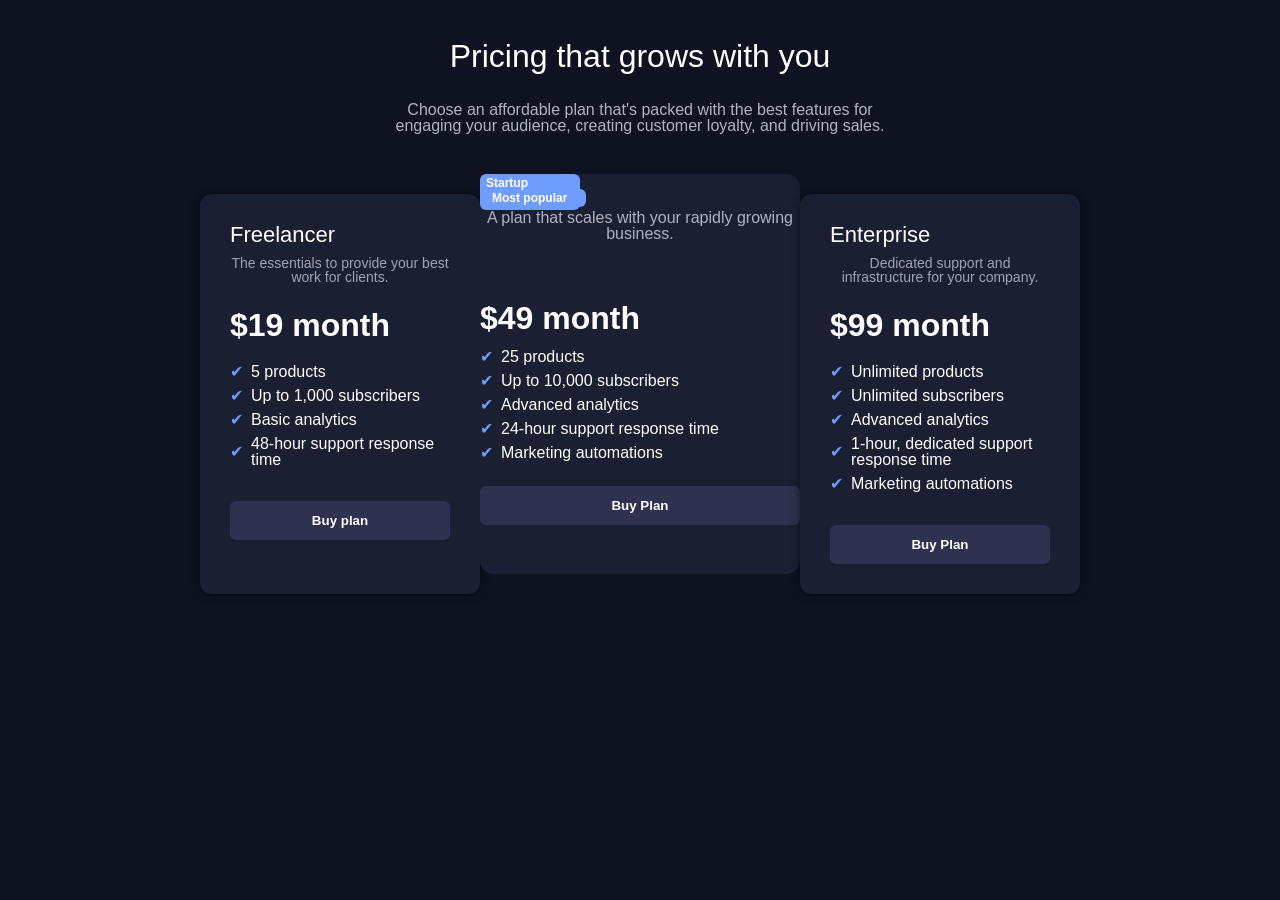
==== home work3/index.html @ 2381a146 "new folders" ====
<!DOCTYPE html>
<html lang="en">
<head>
    <meta charset="UTF-8">
    <meta name="viewport" content="width=device-width, initial-scale=1.0">
    <title>Pricing table</title>
    <link rel="stylesheet" href="./css/style.css">
</head>
<body>
    <h1>Pricing that grows with you</h1>
    <p>Choose an affordable plan that's packed with the best features for engaging your audience, creating customer loyalty, and driving sales.</p>
    <div class="pricing-container">
        <!-- 1st -->
        <div class="plan">
            <h2>Freelancer</h2>
            <p>The essentials to provide your best work for clients.</p>
        <div class="price">$19 <span>month</span></div>
        <ul>
            <li>5 products</li>
            <li>Up to 1,000 subscribers</li>
            <li>Basic analytics</li>
            <li>48-hour support response time</li>
        </ul>
        <button class="btn">Buy plan</button>
        </div>
        <!-- 2nd -->
        <div class="plan2">
            <h2 class="startup">Startup <span class="tag">Most popular</span></h2>
            <p>A plan that scales with your rapidly growing business.</p>
        <div class="price">$49 <span>month</span></div>
        <ul>
            <li>25 products</li>
            <li>Up to 10,000 subscribers</li>
            <li>Advanced analytics</li>
            <li>24-hour support response time</li>
            <li>Marketing automations</li>
        </ul>
        <button class="btn">Buy Plan</button>
        </div>
        <!-- 3rd -->
         <div class="plan">
            <h2>Enterprise</h2>
            <p>Dedicated support and infrastructure for your company.</p>
            <div class="price">$99 <span>month</span></div>
        <ul>
            <li>Unlimited products</li>
            <li>Unlimited subscribers</li>
            <li>Advanced analytics</li>
            <li>1-hour, dedicated support response time</li>
            <li>Marketing automations</li>
        </ul>
        <button class="btn">Buy Plan</button>
         </div>


    </div>

</body>
</html>
---- home work3/css/style.css ----
/*Обнуление*/
*{padding: 0;margin: 0;border: 0;}
*,*:before,*:after{-moz-box-sizing: border-box;-webkit-box-sizing: border-box;box-sizing: border-box;}
:focus,:active{outline: none;}
a:focus,a:active{outline: none;}
nav,footer,header,aside{display: block;}
html,body{height:100%;width:100%;font-size:100%;line-height:1;font-size:16px;-ms-text-size-adjust:100%;-moz-text-size-adjust:100%;-webkit-text-size-adjust:100%;}
input,button,textarea{font-family:inherit;}
input::-ms-clear{display: none;}
button{cursor: pointer;}
button::-moz-focus-inner {padding:0;border:0;}
a,a:visited{text-decoration: none;}
a:hover{text-decoration: none;}
ul li{list-style: none;}
img{vertical-align: top;}
h1,h2,h3,h4,h5,h6{font-size:inherit;font-weight: inherit;}
/*--------------------*/

body {
    background-color: #0e1221;
    color: #fff;
    font-family: Arial, Helvetica, sans-serif;
    margin: 0;
    padding: 40px;
    display: flex;
    flex-direction: column;
    align-items: center;
}
h1 {
    font-size: 32px;
    margin-bottom: 30px;
}
p {
    color: #b0b3c1;
    margin-bottom: 60px;
    text-align: center;
    max-width: 500px;
}
/* Контейнер */
.pricing-container {
    display: flex;
    gap: 0,5px;
    justify-content: center;
    flex-wrap: wrap;
}
.plan {
    background-color: #1b1f32;
    border-radius: 12px;
    width: 280px;
    padding: 30px;
    box-shadow: 0 0 10px rgba(0, 0, 0, 0.5);
    display: flex;
    flex-direction: column;
    align-items: flex-start;
}
.plan h2 {
    font-size: 22px;
    margin-bottom: 10px;
}
.plan p {
    color: #a0a3b1;
    font-size: 14px;
    margin-bottom: 25px;
}
.price {
    font-size: 32px;
    font-weight: bold;
    margin-bottom: 15px;
}
ul {
    list-style: none;
    padding: 0;
    margin-bottom: 25px;
}
ul li {
    margin: 8px 0;
    display: flex;
    align-items: center;
    gap: 8px;
}
ul li::before {
    content: "✔";
    color: #6f9dff;
}
/* Конпка */
.btn {
    background-color: #2e3250;
    color: #fff;
    border: none;
    padding: 12px 0;
    border-radius: 6px;
    width: 100%;
    font-weight: bold;
    cursor: pointer;
    transition: 0.3s;
}
.btn:hover {
    background-color: #5562ea;
}
/* Средний тариф */
.plan2 {
    background-color: #1b1f32;
    border-radius: 14px;
    width: 320px;
    margin: -20px 0 20px 0px;
}
.tag {
    display: flex;
    background-color: #6f9dff;
    color: #fff;
    font-size: 12px;
    font-weight: bold;
    border-radius: 6px;
    padding: 3px 6px;
    width: 100px;
    align-items: right;
   
}
.startup {
    background-color: #6f9dff;
    color: #fff;
    font-size: 12px;
    font-weight: bold;
    width: 100px;
    padding: 3px 6px;
    border-radius: 6px;
}
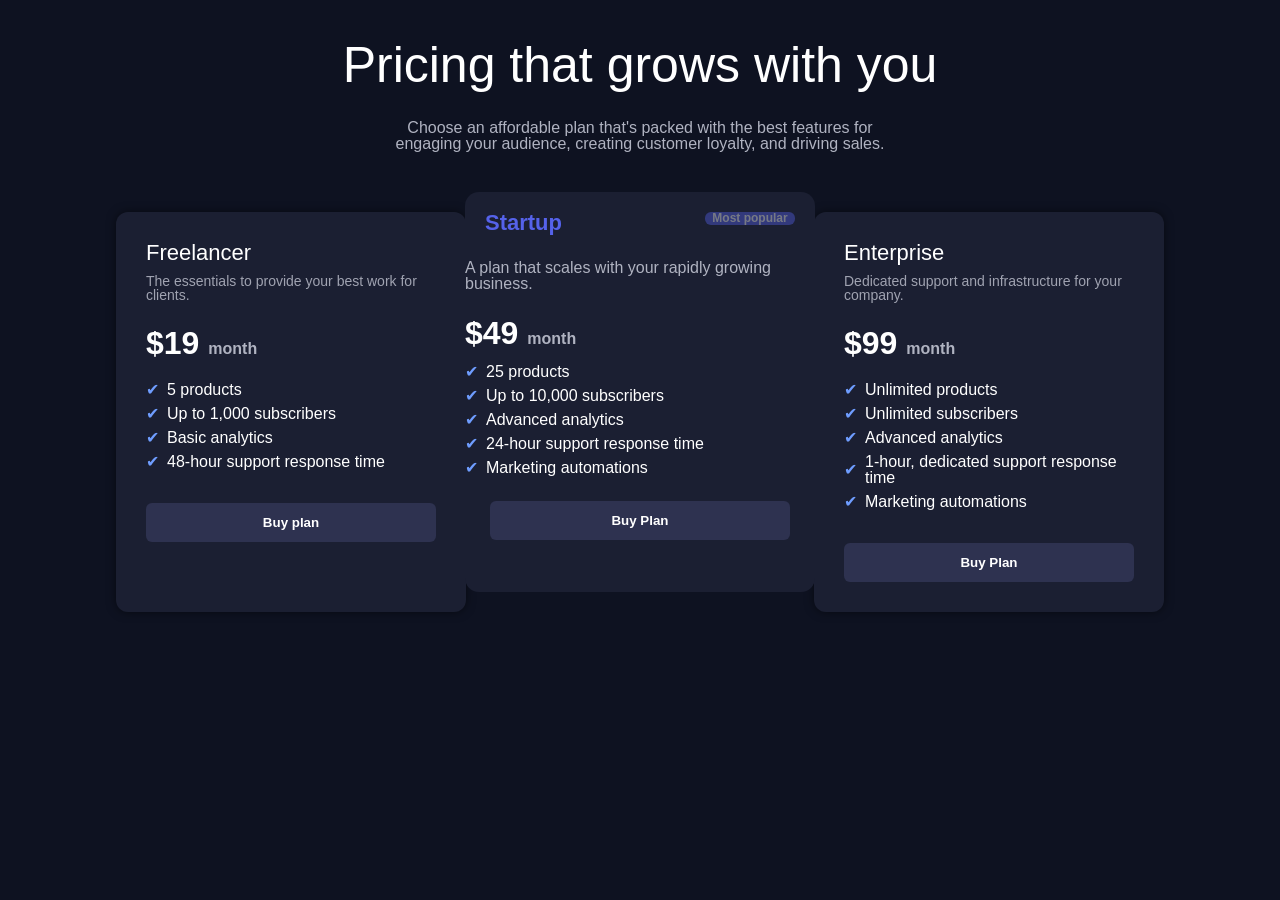
==== commit 02c77ca5: "home work3 finish" ====
--- a/home work3/index.html
+++ b/home work3/index.html
@@ -14,7 +14,7 @@
         <div class="plan">
             <h2>Freelancer</h2>
             <p>The essentials to provide your best work for clients.</p>
-        <div class="price">$19 <span>month</span></div>
+        <div class="price">$19 <span class="month">month</span></div>
         <ul>
             <li>5 products</li>
             <li>Up to 1,000 subscribers</li>
@@ -25,9 +25,13 @@
         </div>
         <!-- 2nd -->
         <div class="plan2">
-            <h2 class="startup">Startup <span class="tag">Most popular</span></h2>
-            <p>A plan that scales with your rapidly growing business.</p>
-        <div class="price">$49 <span>month</span></div>
+            <div class="title">
+                <h2 class="startup">Startup</h2><span class="tag">Most popular</span>
+            </div>
+            <div>
+                <p>A plan that scales with your rapidly growing business.</p>  
+            </div>
+        <div class="price">$49 <span class="month">month</span></div>
         <ul>
             <li>25 products</li>
             <li>Up to 10,000 subscribers</li>
@@ -41,7 +45,7 @@
          <div class="plan">
             <h2>Enterprise</h2>
             <p>Dedicated support and infrastructure for your company.</p>
-            <div class="price">$99 <span>month</span></div>
+            <div class="price">$99 <span class="month">month</span></div>
         <ul>
             <li>Unlimited products</li>
             <li>Unlimited subscribers</li>
--- a/home work3/css/style.css
+++ b/home work3/css/style.css
@@ -27,7 +27,7 @@
     align-items: center;
 }
 h1 {
-    font-size: 32px;
+    font-size: 50px;
     margin-bottom: 30px;
 }
 p {
@@ -46,7 +46,7 @@
 .plan {
     background-color: #1b1f32;
     border-radius: 12px;
-    width: 280px;
+    width: 350px;
     padding: 30px;
     box-shadow: 0 0 10px rgba(0, 0, 0, 0.5);
     display: flex;
@@ -67,6 +67,12 @@
     font-weight: bold;
     margin-bottom: 15px;
 }
+
+.month  {
+    color: #b0b3c1;
+    font-size: 16px;
+}
+
 ul {
     list-style: none;
     padding: 0;
@@ -98,30 +104,58 @@
     background-color: #5562ea;
 }
 /* Средний тариф */
+
 .plan2 {
     background-color: #1b1f32;
     border-radius: 14px;
-    width: 320px;
-    margin: -20px 0 20px 0px;
+    width: 350px;
+    margin: -20px -1px 20px -1px;
+    position: relative;
+    z-index: 100;
+}
+
+.plan2 p {
+    margin-bottom: 25px;
+    text-align: left;
+}
+
+.plan p {
+    text-align: left;
+}
+
+.pricing-container .plan2 .btn {
+    width: 300px;
+    display: flex;
+    justify-content: center;
+    align-items: center;
+    margin-left: 25px;
 }
 .tag {
-    display: flex;
-    background-color: #6f9dff;
+    background-color: #5562ea;
     color: #fff;
     font-size: 12px;
     font-weight: bold;
     border-radius: 6px;
-    padding: 3px 6px;
-    width: 100px;
-    align-items: right;
-   
+    display: inline-block;
+    margin: 20px 20px 0px 0px;
+    width: 90px;
+    height: 13px;
+    opacity: 0.4;
+    text-align: center;
 }
 .startup {
-    background-color: #6f9dff;
-    color: #fff;
-    font-size: 12px;
+    color: #5562ea;
+    font-size: 22px;
     font-weight: bold;
-    width: 100px;
-    padding: 3px 6px;
+    width: 60px;
+    height: 15px;
     border-radius: 6px;
+    display: inline-block;
+    padding: 20px 0px 0px 20px;
+}
+
+.title {
+    display: flex;
+    justify-content: space-between;
+    margin-bottom: 35px;
 }
